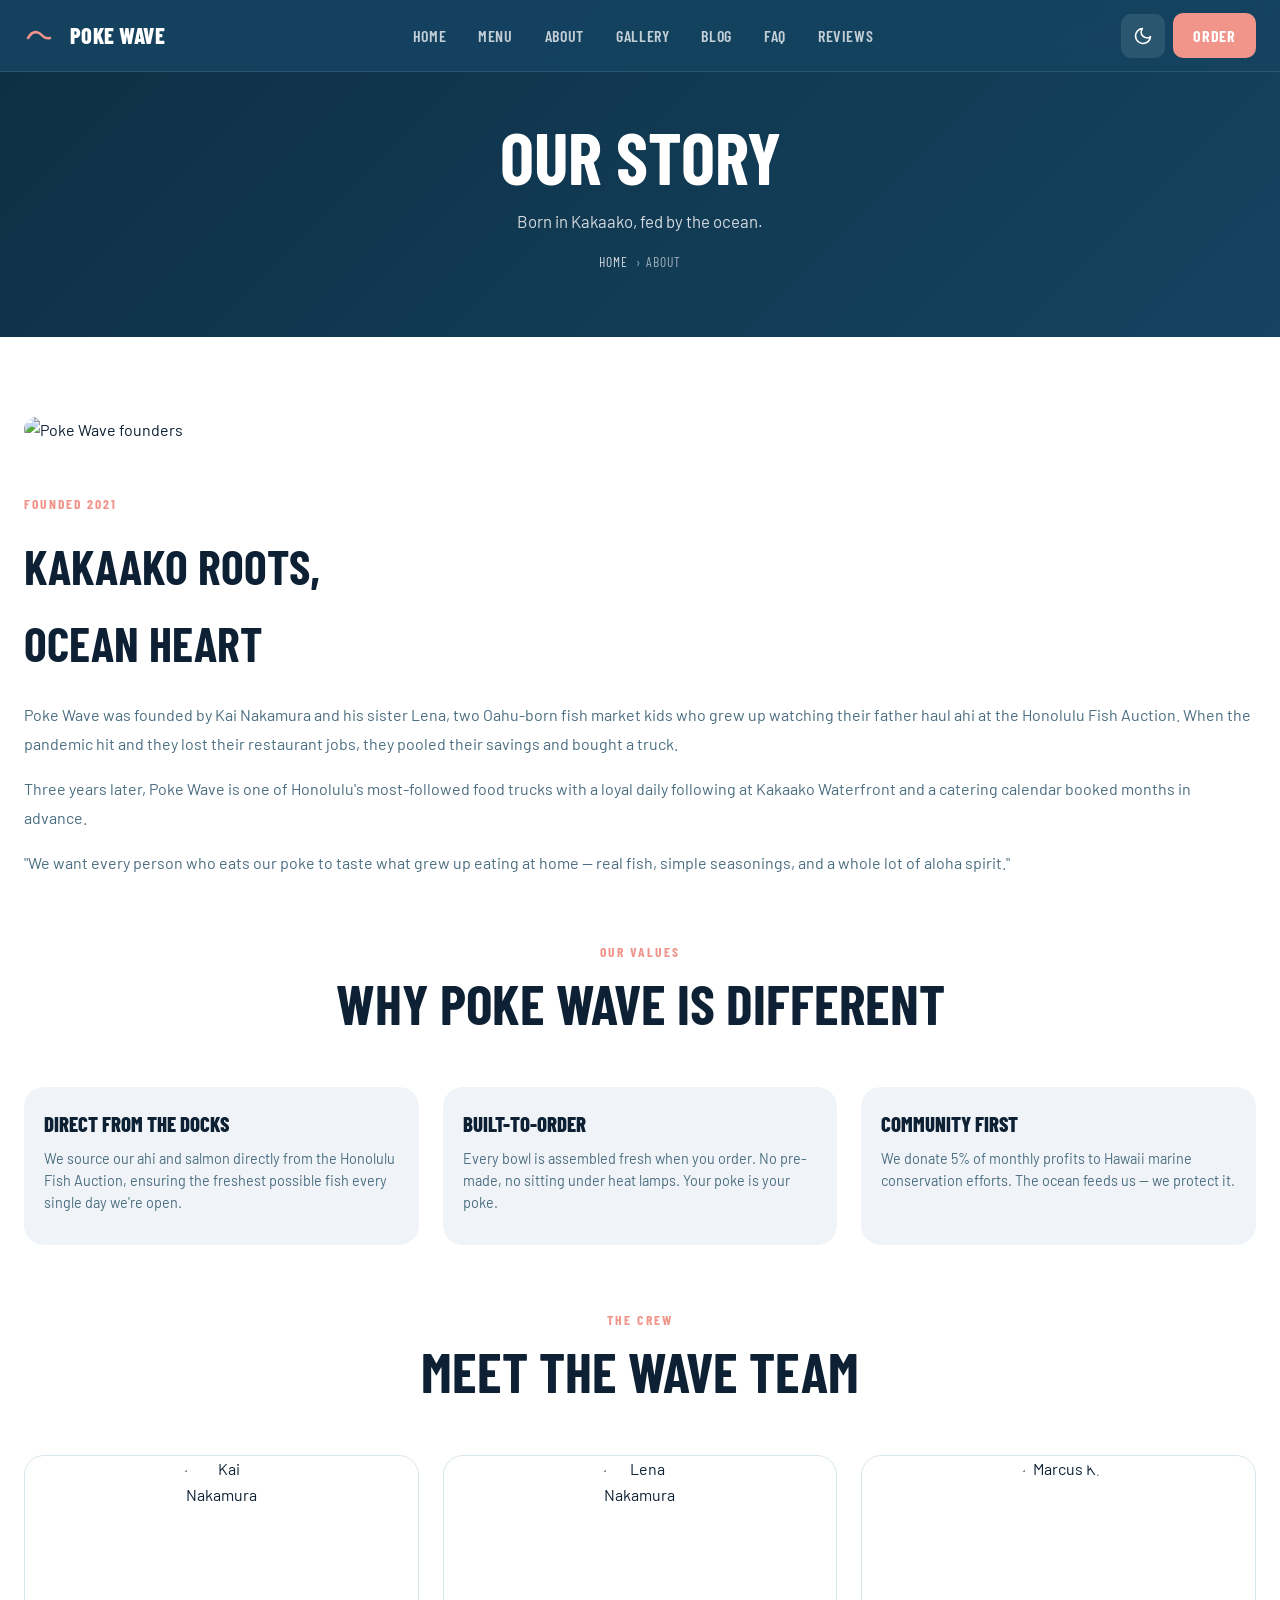
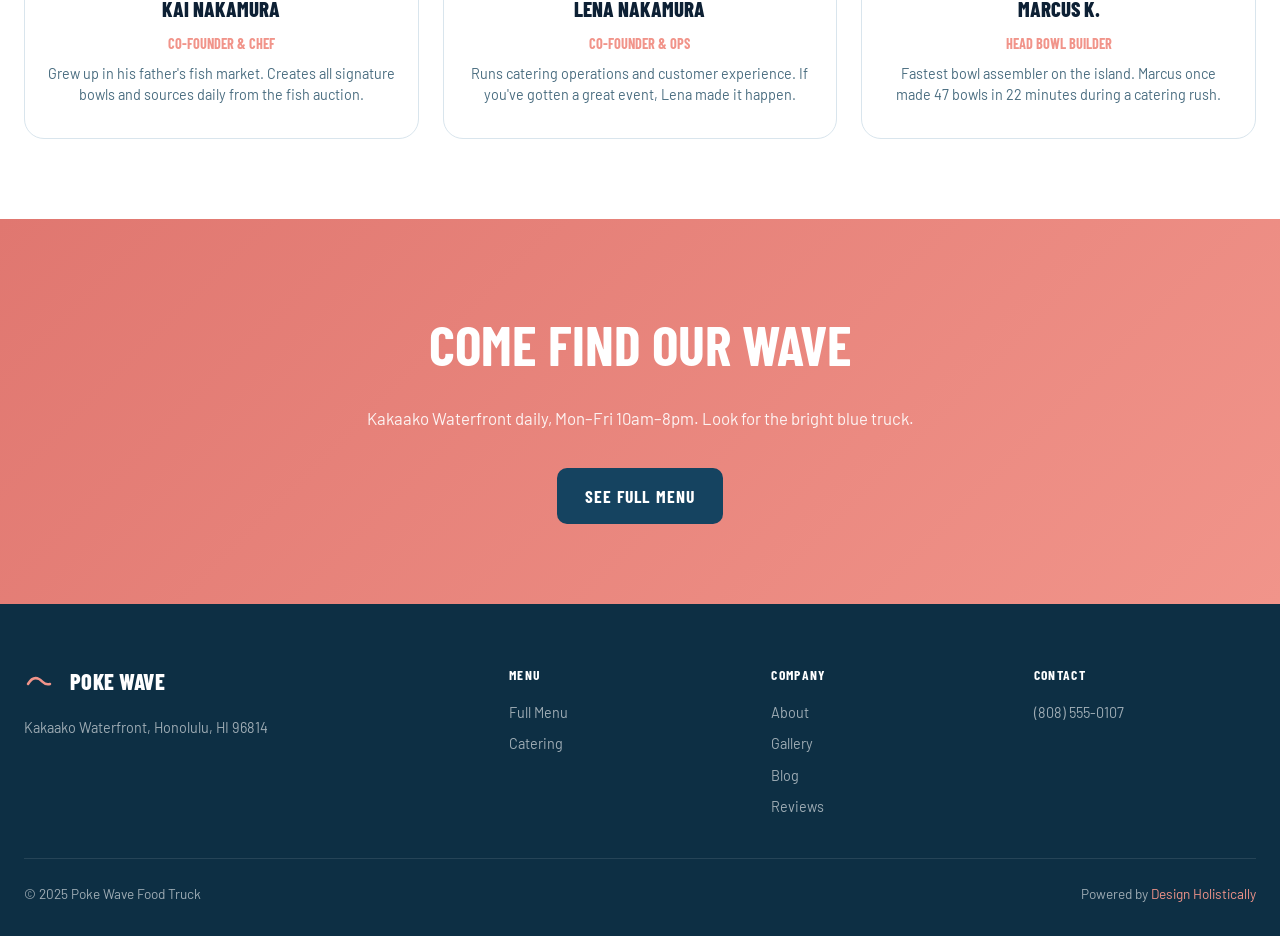
==== about.html @ 1723ecc5 "Initial commit: Poke Wave Food Truck — Hawaii sample site (Honolulu, Oahu)" ====
<!DOCTYPE html><html lang="en" data-theme="light"><head><meta charset="UTF-8"><meta name="viewport" content="width=device-width, initial-scale=1.0"><title>About — Poke Wave Food Truck</title><link rel="stylesheet" href="css/style.css"></head><body>
<header class="header"><div class="header-inner"><a href="index.html" class="logo"><svg viewBox="0 0 36 36" fill="none" width="36" height="36"><path d="M4 20c3-5 7-7 11-5s5 7 11 5" stroke="#F1948A" stroke-width="2.5" stroke-linecap="round" fill="none"/></svg>POKE WAVE</a><nav class="nav"><a href="index.html">Home</a><a href="services.html">Menu</a><a href="about.html">About</a><a href="gallery.html">Gallery</a><a href="blog.html">Blog</a><a href="faq.html">FAQ</a><a href="reviews.html">Reviews</a></nav><div class="header-actions"><button id="themeToggle" class="btn-theme" aria-label="Toggle dark mode"></button><a href="booking.html" class="btn-order">Order</a><button id="hamburger" class="btn-hamburger" aria-label="Open menu"><span></span><span></span><span></span></button></div></div></header><nav id="mobileNav" class="mobile-nav"><a href="index.html">Home</a><a href="services.html">Menu</a><a href="about.html">About</a><a href="gallery.html">Gallery</a><a href="blog.html">Blog</a><a href="booking.html">Order/Cater</a></nav>
<div class="page-hero"><h1>Our Story</h1><p>Born in Kakaako, fed by the ocean.</p><div class="breadcrumb"><a href="index.html">Home</a> › About</div></div>
<section class="section"><div class="container">
<div style="display:grid;grid-template-columns:1fr;gap:48px;align-items:center;max-width:1280px;margin:0 auto;" class="fade-up">
<div><img src="https://picsum.photos/1200/500?random=741" alt="Poke Wave founders" style="border-radius:20px;"></div>
<div><span style="font-family:var(--font-display);font-size:0.85rem;font-weight:700;letter-spacing:0.15em;text-transform:uppercase;color:var(--accent);">Founded 2021</span><h2 style="font-family:var(--font-display);font-size:clamp(2rem,5vw,3rem);text-transform:uppercase;margin:12px 0 20px;">Kakaako Roots,<br>Ocean Heart</h2><p style="color:var(--text-muted);line-height:1.8;margin-bottom:16px;">Poke Wave was founded by Kai Nakamura and his sister Lena, two Oahu-born fish market kids who grew up watching their father haul ahi at the Honolulu Fish Auction. When the pandemic hit and they lost their restaurant jobs, they pooled their savings and bought a truck.</p><p style="color:var(--text-muted);line-height:1.8;margin-bottom:16px;">Three years later, Poke Wave is one of Honolulu's most-followed food trucks with a loyal daily following at Kakaako Waterfront and a catering calendar booked months in advance.</p><p style="color:var(--text-muted);line-height:1.8;">"We want every person who eats our poke to taste what grew up eating at home — real fish, simple seasonings, and a whole lot of aloha spirit."</p></div>
</div>
<div class="section-header fade-up" style="margin-top:64px;"><span class="section-label">Our Values</span><h2>Why Poke Wave is Different</h2></div>
<div class="menu-grid">
<div class="menu-card fade-up" style="border:none;box-shadow:none;background:var(--gray-100);"><div class="menu-card-body"><h3 style="margin-top:0;">Direct From The Docks</h3><p style="color:var(--text-muted);">We source our ahi and salmon directly from the Honolulu Fish Auction, ensuring the freshest possible fish every single day we're open.</p></div></div>
<div class="menu-card fade-up" style="border:none;box-shadow:none;background:var(--gray-100);"><div class="menu-card-body"><h3 style="margin-top:0;">Built-To-Order</h3><p style="color:var(--text-muted);">Every bowl is assembled fresh when you order. No pre-made, no sitting under heat lamps. Your poke is your poke.</p></div></div>
<div class="menu-card fade-up" style="border:none;box-shadow:none;background:var(--gray-100);"><div class="menu-card-body"><h3 style="margin-top:0;">Community First</h3><p style="color:var(--text-muted);">We donate 5% of monthly profits to Hawaii marine conservation efforts. The ocean feeds us — we protect it.</p></div></div>
</div>
<div class="section-header fade-up" style="margin-top:64px;"><span class="section-label">The Crew</span><h2>Meet The Wave Team</h2></div>
<div class="menu-grid">
<div class="menu-card fade-up" style="text-align:center;"><img src="https://picsum.photos/200/200?random=742" alt="Kai Nakamura" style="width:100px;height:100px;border-radius:50%;object-fit:cover;margin:0 auto 16px;"><div class="menu-card-body"><h3 style="text-align:center;">Kai Nakamura</h3><p style="color:var(--accent);font-family:var(--font-display);font-weight:700;text-transform:uppercase;text-align:center;margin-bottom:8px;">Co-Founder & Chef</p><p style="color:var(--text-muted);text-align:center;">Grew up in his father's fish market. Creates all signature bowls and sources daily from the fish auction.</p></div></div>
<div class="menu-card fade-up" style="text-align:center;"><img src="https://picsum.photos/200/200?random=743" alt="Lena Nakamura" style="width:100px;height:100px;border-radius:50%;object-fit:cover;margin:0 auto 16px;"><div class="menu-card-body"><h3 style="text-align:center;">Lena Nakamura</h3><p style="color:var(--accent);font-family:var(--font-display);font-weight:700;text-transform:uppercase;text-align:center;margin-bottom:8px;">Co-Founder & Ops</p><p style="color:var(--text-muted);text-align:center;">Runs catering operations and customer experience. If you've gotten a great event, Lena made it happen.</p></div></div>
<div class="menu-card fade-up" style="text-align:center;"><img src="https://picsum.photos/200/200?random=744" alt="Marcus K." style="width:100px;height:100px;border-radius:50%;object-fit:cover;margin:0 auto 16px;"><div class="menu-card-body"><h3 style="text-align:center;">Marcus K.</h3><p style="color:var(--accent);font-family:var(--font-display);font-weight:700;text-transform:uppercase;text-align:center;margin-bottom:8px;">Head Bowl Builder</p><p style="color:var(--text-muted);text-align:center;">Fastest bowl assembler on the island. Marcus once made 47 bowls in 22 minutes during a catering rush.</p></div></div>
</div>
</div></section>
<section class="cta-section"><div class="container"><h2>Come Find Our Wave</h2><p>Kakaako Waterfront daily, Mon–Fri 10am–8pm. Look for the bright blue truck.</p><a href="services.html" class="btn-primary" style="background:var(--primary);">See Full Menu</a></div></section>
<footer class="footer"><div class="footer-grid"><div class="footer-brand"><div class="logo"><svg viewBox="0 0 36 36" fill="none" width="36" height="36"><path d="M4 20c3-5 7-7 11-5s5 7 11 5" stroke="#F1948A" stroke-width="2.5" stroke-linecap="round" fill="none"/></svg>POKE WAVE</div><p>Kakaako Waterfront, Honolulu, HI 96814</p></div><div><h4>Menu</h4><div class="footer-links"><a href="services.html">Full Menu</a><a href="booking.html">Catering</a></div></div><div><h4>Company</h4><div class="footer-links"><a href="about.html">About</a><a href="gallery.html">Gallery</a><a href="blog.html">Blog</a><a href="reviews.html">Reviews</a></div></div><div><h4>Contact</h4><div class="footer-links"><a href="tel:+18085550107">(808) 555-0107</a></div></div></div><div class="footer-bottom"><p>© 2025 Poke Wave Food Truck</p><p>Powered by <a href="https://designholistically.com" target="_blank" rel="noopener">Design Holistically</a></p></div></footer><button id="backToTop" class="back-to-top"><svg width="20" height="20" viewBox="0 0 24 24" fill="none" stroke="currentColor" stroke-width="2"><polyline points="18 15 12 9 6 15"/></svg></button><script src="js/main.js"></script>
</body></html>
---- css/style.css ----
@import url('https://fonts.googleapis.com/css2?family=Barlow+Condensed:ital,wght@0,400;0,600;0,700;0,800;1,700&family=Barlow:wght@300;400;500;600&display=swap');

:root {
  --primary: #154360;
  --primary-dark: #0d2f44;
  --primary-light: #1e6091;
  --accent: #F1948A;
  --accent-dark: #e07770;
  --accent-light: #f7c3be;
  --white: #ffffff;
  --off-white: #fef9f8;
  --gray-100: #f0f4f8;
  --gray-200: #d9e5ed;
  --gray-400: #8aaec4;
  --gray-600: #4a7a9b;
  --gray-800: #0d2034;
  --text: #0d2034;
  --text-muted: #4a6d80;
  --bg: #ffffff;
  --bg-alt: #f0f4f8;
  --card-bg: #ffffff;
  --border: #d9e5ed;
  --shadow: 0 2px 20px rgba(21,67,96,0.10);
  --shadow-lg: 0 8px 40px rgba(21,67,96,0.15);
  --radius: 12px;
  --radius-lg: 20px;
  --transition: 0.3s cubic-bezier(0.4,0,0.2,1);
  --font-body: 'Barlow', sans-serif;
  --font-display: 'Barlow Condensed', sans-serif;
  --header-h: 72px;
}

[data-theme="dark"] {
  --primary: #5dade2;
  --primary-dark: #2e86c1;
  --primary-light: #85c1e9;
  --accent: #F1948A;
  --accent-dark: #e07770;
  --off-white: #0d1f2d;
  --gray-100: #132233;
  --gray-200: #1a3048;
  --gray-400: #4a7a9b;
  --gray-600: #8aaec4;
  --gray-800: #c8e0ee;
  --text: #e8f4f8;
  --text-muted: #8aaec4;
  --bg: #0a1929;
  --bg-alt: #0d1f2d;
  --card-bg: #132233;
  --border: #1a3048;
  --shadow: 0 2px 20px rgba(0,0,0,0.4);
  --shadow-lg: 0 8px 40px rgba(0,0,0,0.5);
}

*, *::before, *::after { box-sizing: border-box; margin: 0; padding: 0; }
html { scroll-behavior: smooth; }
body { font-family: var(--font-body); color: var(--text); background: var(--bg); line-height: 1.6; overflow-x: hidden; transition: background var(--transition), color var(--transition); }
img { max-width: 100%; height: auto; display: block; }
a { color: var(--accent); text-decoration: none; transition: color var(--transition); }
ul { list-style: none; }
button { cursor: pointer; font-family: var(--font-body); border: none; background: none; }

/* Header */
.header { position: fixed; top: 0; left: 0; right: 0; z-index: 1000; height: var(--header-h); display: flex; align-items: center; padding: 0 24px; background: rgba(21,67,96,0.95); backdrop-filter: blur(12px); border-bottom: 1px solid rgba(255,255,255,0.1); transition: all var(--transition); }
.header.scrolled { background: rgba(13,32,52,0.98); box-shadow: 0 4px 20px rgba(0,0,0,0.3); }
[data-theme="dark"] .header { background: rgba(10,25,41,0.96); }
.header-inner { width: 100%; max-width: 1280px; margin: 0 auto; display: flex; align-items: center; justify-content: space-between; }
.logo { display: flex; align-items: center; gap: 10px; font-family: var(--font-display); font-size: 1.4rem; font-weight: 800; color: white; letter-spacing: 0.02em; }
.logo svg { width: 36px; height: 36px; }
.nav { display: none; gap: 4px; }
@media(min-width:768px){ .nav { display: flex; } }
.nav a { padding: 8px 14px; border-radius: 8px; font-family: var(--font-display); font-size: 1rem; font-weight: 600; letter-spacing: 0.04em; color: rgba(255,255,255,0.75); transition: all var(--transition); text-transform: uppercase; }
.nav a:hover, .nav a.active { color: var(--accent); background: rgba(241,148,138,0.1); }
.header-actions { display: flex; align-items: center; gap: 8px; }
.btn-theme { width: 44px; height: 44px; border-radius: 10px; display: flex; align-items: center; justify-content: center; background: rgba(255,255,255,0.1); color: white; }
.btn-theme:hover { background: rgba(255,255,255,0.2); }
.btn-hamburger { width: 44px; height: 44px; border-radius: 10px; display: flex; flex-direction: column; align-items: center; justify-content: center; gap: 5px; background: rgba(255,255,255,0.1); }
@media(min-width:768px){ .btn-hamburger { display: none; } }
.btn-hamburger span { width: 20px; height: 2px; background: white; border-radius: 2px; display: block; }
.btn-order { display: none; padding: 10px 20px; background: var(--accent); color: white; border-radius: 10px; font-family: var(--font-display); font-weight: 700; font-size: 1rem; letter-spacing: 0.05em; text-transform: uppercase; }
.btn-order:hover { background: var(--accent-dark); color: white; }
@media(min-width:768px){ .btn-order { display: flex; align-items: center; } }
.mobile-nav { position: fixed; top: var(--header-h); left: 0; right: 0; bottom: 0; background: var(--primary-dark); z-index: 999; padding: 32px 24px; display: flex; flex-direction: column; gap: 4px; transform: translateX(100%); transition: transform var(--transition); }
.mobile-nav.open { transform: translateX(0); }
.mobile-nav a { padding: 16px; font-family: var(--font-display); font-size: 1.3rem; font-weight: 700; color: rgba(255,255,255,0.85); text-transform: uppercase; letter-spacing: 0.05em; border-bottom: 1px solid rgba(255,255,255,0.1); }
.mobile-nav a:hover { color: var(--accent); }

/* Hero */
.hero { min-height: 100svh; padding-top: var(--header-h); display: flex; align-items: center; position: relative; overflow: hidden; background: var(--primary-dark); }
.hero-bg { position: absolute; inset: 0; }
.hero-bg img { width: 100%; height: 100%; object-fit: cover; opacity: 0.3; }
.hero-waves { position: absolute; bottom: 0; left: 0; right: 0; }
.hero-waves svg { width: 100%; height: 80px; }
.hero-content { position: relative; z-index: 1; max-width: 1280px; margin: 0 auto; padding: 80px 24px; }
.hero-eyebrow { font-family: var(--font-display); font-size: 1rem; font-weight: 700; letter-spacing: 0.2em; text-transform: uppercase; color: var(--accent); margin-bottom: 16px; }
.hero h1 { font-family: var(--font-display); font-size: clamp(3rem, 10vw, 7rem); color: white; line-height: 0.95; text-transform: uppercase; margin-bottom: 20px; }
.hero h1 .wave-word { color: var(--accent); display: block; }
.hero p { font-size: clamp(1rem, 2vw, 1.2rem); color: rgba(255,255,255,0.8); max-width: 500px; margin-bottom: 36px; }
.hero-actions { display: flex; flex-wrap: wrap; gap: 16px; }
.btn-primary { padding: 14px 28px; background: var(--accent); color: white; font-family: var(--font-display); font-weight: 700; font-size: 1.1rem; letter-spacing: 0.05em; text-transform: uppercase; border-radius: 10px; transition: all var(--transition); display: inline-flex; align-items: center; gap: 8px; min-height: 44px; }
.btn-primary:hover { background: var(--accent-dark); color: white; transform: translateY(-2px); box-shadow: 0 8px 24px rgba(241,148,138,0.4); }
.btn-outline { padding: 14px 28px; background: transparent; border: 2px solid rgba(255,255,255,0.4); color: white; font-family: var(--font-display); font-weight: 700; font-size: 1.1rem; text-transform: uppercase; letter-spacing: 0.05em; border-radius: 10px; transition: all var(--transition); display: inline-flex; align-items: center; gap: 8px; min-height: 44px; }
.btn-outline:hover { background: rgba(255,255,255,0.1); color: white; }
.hero-badges { display: flex; flex-wrap: wrap; gap: 12px; margin-top: 48px; }
.hero-badge-item { background: rgba(255,255,255,0.08); border: 1px solid rgba(255,255,255,0.15); color: rgba(255,255,255,0.85); padding: 8px 16px; border-radius: 100px; font-size: 0.85rem; font-family: var(--font-display); font-weight: 600; text-transform: uppercase; letter-spacing: 0.08em; }

/* Sections */
.section { padding: 80px 24px; }
.section-alt { background: var(--bg-alt); }
.container { max-width: 1280px; margin: 0 auto; }
.section-header { text-align: center; max-width: 640px; margin: 0 auto 56px; }
.section-label { font-family: var(--font-display); font-size: 0.85rem; font-weight: 700; letter-spacing: 0.15em; text-transform: uppercase; color: var(--accent); margin-bottom: 12px; display: block; }
.section-header h2 { font-family: var(--font-display); font-size: clamp(2rem, 5vw, 3.5rem); line-height: 1.0; text-transform: uppercase; margin-bottom: 16px; }
.section-header p { color: var(--text-muted); font-size: 1rem; line-height: 1.7; }

/* Menu Cards */
.menu-grid { display: grid; grid-template-columns: 1fr; gap: 24px; }
@media(min-width:640px){ .menu-grid { grid-template-columns: repeat(2,1fr); } }
@media(min-width:1024px){ .menu-grid { grid-template-columns: repeat(3,1fr); } }
.menu-card { background: var(--card-bg); border: 1px solid var(--border); border-radius: var(--radius-lg); overflow: hidden; transition: all var(--transition); }
.menu-card:hover { transform: translateY(-4px); box-shadow: var(--shadow-lg); }
.menu-card-img { aspect-ratio: 4/3; overflow: hidden; }
.menu-card-img img { width: 100%; height: 100%; object-fit: cover; transition: transform var(--transition); }
.menu-card:hover .menu-card-img img { transform: scale(1.05); }
.menu-card-body { padding: 20px; }
.menu-tag { font-family: var(--font-display); font-size: 0.75rem; font-weight: 700; letter-spacing: 0.1em; text-transform: uppercase; color: var(--accent); margin-bottom: 6px; display: block; }
.menu-card h3 { font-family: var(--font-display); font-size: 1.3rem; font-weight: 800; text-transform: uppercase; margin-bottom: 8px; }
.menu-card p { color: var(--text-muted); font-size: 0.9rem; line-height: 1.5; margin-bottom: 12px; }
.menu-price { font-family: var(--font-display); font-weight: 800; font-size: 1.2rem; color: var(--primary); }
[data-theme="dark"] .menu-price { color: var(--primary); }

/* Location Tracker */
.location-card { background: var(--primary); color: white; border-radius: var(--radius-lg); padding: 32px; }
.location-card h3 { font-family: var(--font-display); font-size: 1.8rem; text-transform: uppercase; margin-bottom: 8px; }
.schedule-grid { display: grid; grid-template-columns: 1fr; gap: 12px; margin-top: 24px; }
@media(min-width:640px){ .schedule-grid { grid-template-columns: repeat(2,1fr); } }
.schedule-item { background: rgba(255,255,255,0.08); border: 1px solid rgba(255,255,255,0.15); border-radius: 12px; padding: 16px; }
.schedule-item strong { display: block; font-family: var(--font-display); font-size: 1rem; text-transform: uppercase; letter-spacing: 0.05em; color: var(--accent); margin-bottom: 4px; }
.schedule-item span { font-size: 0.9rem; color: rgba(255,255,255,0.8); }

/* Testimonials */
.testimonials-grid { display: grid; grid-template-columns: 1fr; gap: 24px; }
@media(min-width:640px){ .testimonials-grid { grid-template-columns: repeat(2,1fr); } }
@media(min-width:1024px){ .testimonials-grid { grid-template-columns: repeat(3,1fr); } }
.testimonial-card { background: var(--card-bg); border: 1px solid var(--border); border-radius: var(--radius-lg); padding: 28px; }
.stars { color: #f59e0b; margin-bottom: 12px; font-size: 1rem; letter-spacing: 2px; }
.testimonial-card p { color: var(--text-muted); font-size: 0.95rem; line-height: 1.6; margin-bottom: 20px; font-style: italic; }
.reviewer { display: flex; align-items: center; gap: 12px; }
.reviewer-avatar { width: 40px; height: 40px; border-radius: 50%; overflow: hidden; }
.reviewer-avatar img { width: 100%; height: 100%; object-fit: cover; }
.reviewer-name { font-family: var(--font-display); font-weight: 700; font-size: 0.95rem; text-transform: uppercase; }
.reviewer-location { font-size: 0.8rem; color: var(--text-muted); }

/* CTA */
.cta-section { background: linear-gradient(135deg, var(--accent-dark) 0%, var(--accent) 100%); padding: 80px 24px; text-align: center; }
.cta-section h2 { font-family: var(--font-display); font-size: clamp(2rem,5vw,3.5rem); color: white; text-transform: uppercase; margin-bottom: 16px; }
.cta-section p { color: rgba(255,255,255,0.9); font-size: 1.05rem; margin-bottom: 36px; }

/* Page Hero */
.page-hero { padding: 120px 24px 64px; background: linear-gradient(135deg, var(--primary-dark) 0%, var(--primary) 100%); text-align: center; }
.page-hero h1 { font-family: var(--font-display); font-size: clamp(2.5rem,6vw,4.5rem); color: white; text-transform: uppercase; line-height: 1; margin-bottom: 16px; }
.page-hero p { color: rgba(255,255,255,0.82); font-size: 1.05rem; max-width: 600px; margin: 0 auto; }
.breadcrumb { display: flex; align-items: center; gap: 8px; font-size: 0.85rem; color: rgba(255,255,255,0.6); justify-content: center; margin-top: 16px; font-family: var(--font-display); text-transform: uppercase; letter-spacing: 0.08em; }
.breadcrumb a { color: rgba(255,255,255,0.8); }

/* Gallery */
.gallery-grid { display: grid; grid-template-columns: repeat(2,1fr); gap: 16px; }
@media(min-width:640px){ .gallery-grid { grid-template-columns: repeat(3,1fr); } }
@media(min-width:1024px){ .gallery-grid { grid-template-columns: repeat(4,1fr); } }
.gallery-item { border-radius: var(--radius); overflow: hidden; aspect-ratio: 1; position: relative; cursor: pointer; }
.gallery-item img { width: 100%; height: 100%; object-fit: cover; transition: transform var(--transition); }
.gallery-item:hover img { transform: scale(1.05); }
.gallery-item-overlay { position: absolute; inset: 0; background: rgba(21,67,96,0.75); display: flex; align-items: center; justify-content: center; opacity: 0; transition: opacity var(--transition); color: white; font-family: var(--font-display); font-weight: 700; font-size: 0.9rem; text-transform: uppercase; letter-spacing: 0.05em; }
.gallery-item:hover .gallery-item-overlay { opacity: 1; }

/* Blog */
.blog-grid { display: grid; grid-template-columns: 1fr; gap: 32px; }
@media(min-width:640px){ .blog-grid { grid-template-columns: repeat(2,1fr); } }
@media(min-width:1024px){ .blog-grid { grid-template-columns: repeat(3,1fr); } }
.blog-card { background: var(--card-bg); border: 1px solid var(--border); border-radius: var(--radius-lg); overflow: hidden; transition: all var(--transition); }
.blog-card:hover { transform: translateY(-4px); box-shadow: var(--shadow-lg); }
.blog-card-img { aspect-ratio: 16/9; overflow: hidden; }
.blog-card-img img { width: 100%; height: 100%; object-fit: cover; transition: transform var(--transition); }
.blog-card:hover .blog-card-img img { transform: scale(1.05); }
.blog-card-body { padding: 20px; }
.blog-tag { font-family: var(--font-display); font-size: 0.75rem; font-weight: 700; color: var(--accent); text-transform: uppercase; letter-spacing: 0.1em; margin-bottom: 8px; display: block; }
.blog-card h3 { font-family: var(--font-display); font-size: 1.2rem; font-weight: 800; margin-bottom: 10px; text-transform: uppercase; }
.blog-card h3 a { color: var(--text); }
.blog-card h3 a:hover { color: var(--accent); }
.blog-card p { color: var(--text-muted); font-size: 0.9rem; line-height: 1.6; }
.blog-meta { display: flex; gap: 16px; font-size: 0.8rem; color: var(--text-muted); margin-top: 16px; padding-top: 16px; border-top: 1px solid var(--border); font-family: var(--font-display); text-transform: uppercase; letter-spacing: 0.04em; }

/* Blog Post */
.blog-post { max-width: 760px; margin: 0 auto; padding: 60px 24px; }
.blog-post h1 { font-family: var(--font-display); font-size: clamp(2rem,5vw,3.2rem); text-transform: uppercase; line-height: 1; margin-bottom: 24px; }
.blog-post-meta { display: flex; flex-wrap: wrap; gap: 16px; font-family: var(--font-display); font-size: 0.85rem; color: var(--text-muted); text-transform: uppercase; letter-spacing: 0.08em; margin-bottom: 32px; padding-bottom: 24px; border-bottom: 1px solid var(--border); }
.blog-post img { border-radius: var(--radius-lg); margin: 32px 0; }
.blog-post h2 { font-family: var(--font-display); font-size: 2rem; text-transform: uppercase; margin: 32px 0 16px; }
.blog-post h3 { font-family: var(--font-display); font-size: 1.4rem; text-transform: uppercase; margin: 24px 0 12px; }
.blog-post p { color: var(--text-muted); line-height: 1.8; margin-bottom: 20px; }
.blog-post ul, .blog-post ol { padding-left: 24px; margin-bottom: 20px; }
.blog-post li { color: var(--text-muted); line-height: 1.8; margin-bottom: 8px; }
.blog-post blockquote { border-left: 4px solid var(--accent); padding: 16px 24px; margin: 24px 0; background: var(--gray-100); border-radius: 0 var(--radius) var(--radius) 0; font-style: italic; font-family: var(--font-display); font-size: 1.2rem; }

/* Booking */
.booking-section { max-width: 760px; margin: 0 auto; }
.booking-steps { display: flex; gap: 8px; margin-bottom: 40px; }
.step-item { flex: 1; text-align: center; }
.step-num { width: 36px; height: 36px; border-radius: 50%; background: var(--gray-200); color: var(--text-muted); font-family: var(--font-display); font-weight: 800; font-size: 1rem; display: flex; align-items: center; justify-content: center; margin: 0 auto 8px; transition: all var(--transition); }
.step-item.active .step-num { background: var(--accent); color: white; }
.step-item.done .step-num { background: var(--primary); color: white; }
.step-label { font-family: var(--font-display); font-size: 0.75rem; color: var(--text-muted); font-weight: 600; text-transform: uppercase; letter-spacing: 0.08em; }
.form-step { display: none; }
.form-step.active { display: block; animation: fadeIn 0.3s ease; }
@keyframes fadeIn { from { opacity: 0; transform: translateY(10px); } to { opacity: 1; transform: translateY(0); } }
.form-step h3 { font-family: var(--font-display); font-size: 1.8rem; text-transform: uppercase; margin-bottom: 24px; }
.form-group { margin-bottom: 20px; }
.form-group label { display: block; font-family: var(--font-display); font-weight: 700; font-size: 0.9rem; text-transform: uppercase; letter-spacing: 0.08em; margin-bottom: 8px; }
.form-group input, .form-group select, .form-group textarea { width: 100%; padding: 12px 16px; border: 1.5px solid var(--border); border-radius: 10px; background: var(--bg); color: var(--text); font-family: var(--font-body); font-size: 1rem; transition: border-color var(--transition); min-height: 44px; }
.form-group input:focus, .form-group select:focus, .form-group textarea:focus { outline: none; border-color: var(--accent); }
.form-group textarea { min-height: 120px; resize: vertical; }
.service-options { display: grid; grid-template-columns: 1fr; gap: 12px; }
@media(min-width:640px){ .service-options { grid-template-columns: repeat(2,1fr); } }
.service-option { border: 2px solid var(--border); border-radius: 12px; padding: 20px; cursor: pointer; transition: all var(--transition); }
.service-option:hover, .service-option.selected { border-color: var(--accent); background: rgba(241,148,138,0.05); }
.service-option h4 { font-family: var(--font-display); font-weight: 800; font-size: 1.1rem; text-transform: uppercase; margin-bottom: 4px; }
.service-option p { font-size: 0.85rem; color: var(--text-muted); }
.form-nav { display: flex; justify-content: space-between; margin-top: 32px; gap: 16px; }
.btn-next, .btn-prev, .btn-submit { padding: 14px 28px; border-radius: 10px; font-family: var(--font-display); font-weight: 700; font-size: 1rem; text-transform: uppercase; letter-spacing: 0.05em; min-height: 44px; transition: all var(--transition); }
.btn-next, .btn-submit { background: var(--accent); color: white; }
.btn-next:hover, .btn-submit:hover { background: var(--accent-dark); }
.btn-prev { background: var(--gray-100); color: var(--text); }
.time-slots { display: grid; grid-template-columns: repeat(3,1fr); gap: 8px; }
@media(min-width:640px){ .time-slots { grid-template-columns: repeat(4,1fr); } }
.time-slot { padding: 10px; border: 2px solid var(--border); border-radius: 8px; text-align: center; cursor: pointer; font-family: var(--font-display); font-weight: 700; font-size: 0.9rem; transition: all var(--transition); min-height: 44px; display: flex; align-items: center; justify-content: center; }
.time-slot.selected { background: var(--accent); border-color: var(--accent); color: white; }
.confirmation-box { background: var(--gray-100); border-radius: var(--radius-lg); padding: 40px; text-align: center; }
.confirmation-icon { width: 64px; height: 64px; background: var(--accent); border-radius: 50%; display: flex; align-items: center; justify-content: center; margin: 0 auto 20px; }

/* FAQ */
.faq-list { max-width: 760px; margin: 0 auto; }
.faq-item { border: 1px solid var(--border); border-radius: var(--radius); margin-bottom: 12px; overflow: hidden; }
.faq-q { padding: 20px 24px; font-family: var(--font-display); font-weight: 700; font-size: 1rem; text-transform: uppercase; letter-spacing: 0.04em; cursor: pointer; display: flex; justify-content: space-between; align-items: center; gap: 16px; min-height: 44px; transition: background var(--transition); }
.faq-q:hover { background: var(--gray-100); }
.faq-q svg { width: 20px; height: 20px; color: var(--accent); flex-shrink: 0; transition: transform var(--transition); }
.faq-item.open .faq-q svg { transform: rotate(45deg); }
.faq-a { max-height: 0; overflow: hidden; transition: max-height 0.4s ease; }
.faq-item.open .faq-a { max-height: 500px; }
.faq-a-inner { padding: 0 24px 20px; color: var(--text-muted); line-height: 1.7; }

/* Reviews */
.reviews-summary { display: flex; flex-direction: column; gap: 32px; align-items: center; background: var(--gray-100); border-radius: var(--radius-lg); padding: 40px; margin-bottom: 48px; }
@media(min-width:640px){ .reviews-summary { flex-direction: row; } }
.reviews-score { text-align: center; }
.score-num { font-family: var(--font-display); font-size: 5rem; font-weight: 800; color: var(--primary); line-height: 1; }
.score-stars { font-size: 1.5rem; color: #f59e0b; letter-spacing: 4px; margin: 8px 0; }
.score-count { font-size: 0.85rem; color: var(--text-muted); }
.rating-bars { flex: 1; width: 100%; max-width: 320px; }
.rating-bar-row { display: flex; align-items: center; gap: 12px; margin-bottom: 8px; font-size: 0.85rem; font-family: var(--font-display); text-transform: uppercase; font-weight: 600; }
.rating-bar-track { flex: 1; height: 8px; background: var(--gray-200); border-radius: 4px; overflow: hidden; }
.rating-bar-fill { height: 100%; background: #f59e0b; border-radius: 4px; }
.reviews-grid { display: grid; grid-template-columns: 1fr; gap: 20px; }
@media(min-width:640px){ .reviews-grid { grid-template-columns: repeat(2,1fr); } }
@media(min-width:1024px){ .reviews-grid { grid-template-columns: repeat(3,1fr); } }
.review-card { background: var(--card-bg); border: 1px solid var(--border); border-radius: var(--radius-lg); padding: 24px; }
.review-header { display: flex; align-items: center; gap: 12px; margin-bottom: 12px; }
.review-avatar { width: 44px; height: 44px; border-radius: 50%; overflow: hidden; flex-shrink: 0; }
.review-name { font-family: var(--font-display); font-weight: 800; font-size: 1rem; text-transform: uppercase; }
.review-date { font-size: 0.8rem; color: var(--text-muted); }
.review-stars { font-size: 0.9rem; color: #f59e0b; margin-bottom: 10px; }
.review-text { color: var(--text-muted); font-size: 0.9rem; line-height: 1.6; }
.google-badge { display: flex; align-items: center; gap: 6px; font-size: 0.75rem; color: var(--text-muted); margin-top: 12px; font-family: var(--font-display); text-transform: uppercase; letter-spacing: 0.05em; }

/* Admin */
.admin-login { max-width: 400px; margin: 0 auto; padding: 60px 24px; }
.admin-login-card { background: var(--card-bg); border: 1px solid var(--border); border-radius: var(--radius-lg); padding: 40px; text-align: center; }
.admin-login-card h2 { font-family: var(--font-display); font-size: 2rem; text-transform: uppercase; margin-bottom: 8px; }
.admin-dash { max-width: 1280px; margin: 0 auto; padding: 40px 24px; }
.admin-stats { display: grid; grid-template-columns: repeat(2,1fr); gap: 16px; margin-bottom: 32px; }
@media(min-width:640px){ .admin-stats { grid-template-columns: repeat(4,1fr); } }
.stat-card { background: var(--card-bg); border: 1px solid var(--border); border-radius: var(--radius); padding: 20px; }
.stat-val { font-family: var(--font-display); font-size: 2.2rem; font-weight: 800; color: var(--accent); }
.stat-label { font-family: var(--font-display); font-size: 0.8rem; color: var(--text-muted); text-transform: uppercase; letter-spacing: 0.08em; margin-top: 4px; }
.admin-table { width: 100%; border-collapse: collapse; }
.admin-table th { text-align: left; padding: 12px 16px; font-family: var(--font-display); font-size: 0.8rem; text-transform: uppercase; letter-spacing: 0.08em; color: var(--text-muted); border-bottom: 1px solid var(--border); }
.admin-table td { padding: 14px 16px; border-bottom: 1px solid var(--border); font-size: 0.9rem; }
.status-badge { display: inline-flex; padding: 4px 10px; border-radius: 100px; font-family: var(--font-display); font-size: 0.75rem; font-weight: 700; text-transform: uppercase; letter-spacing: 0.04em; }
.status-pending { background: rgba(241,148,138,0.12); color: var(--accent-dark); }
.status-confirmed { background: rgba(21,67,96,0.12); color: var(--primary); }
.status-done { background: var(--gray-100); color: var(--text-muted); }

/* Scroll Animations */
.fade-up { opacity: 0; transform: translateY(30px); transition: opacity 0.6s ease, transform 0.6s ease; }
.fade-up.visible { opacity: 1; transform: translateY(0); }

/* Back to Top */
.back-to-top { position: fixed; bottom: 24px; right: 24px; width: 44px; height: 44px; background: var(--accent); color: white; border-radius: 10px; display: flex; align-items: center; justify-content: center; opacity: 0; pointer-events: none; transition: all var(--transition); z-index: 99; }
.back-to-top.visible { opacity: 1; pointer-events: auto; }
.back-to-top:hover { background: var(--accent-dark); transform: translateY(-2px); }

/* Footer */
.footer { background: var(--primary-dark); color: rgba(255,255,255,0.6); padding: 60px 24px 32px; }
.footer-grid { display: grid; grid-template-columns: 1fr; gap: 40px; max-width: 1280px; margin: 0 auto; }
@media(min-width:640px){ .footer-grid { grid-template-columns: repeat(2,1fr); } }
@media(min-width:1024px){ .footer-grid { grid-template-columns: 2fr 1fr 1fr 1fr; } }
.footer-brand .logo { color: white; margin-bottom: 16px; font-size: 1.4rem; }
.footer-brand p { font-size: 0.9rem; line-height: 1.6; }
.footer h4 { color: white; font-family: var(--font-display); font-size: 0.85rem; font-weight: 700; text-transform: uppercase; letter-spacing: 0.1em; margin-bottom: 16px; }
.footer-links { display: flex; flex-direction: column; gap: 8px; }
.footer-links a { font-size: 0.9rem; color: rgba(255,255,255,0.6); transition: color var(--transition); }
.footer-links a:hover { color: var(--accent); }
.footer-bottom { max-width: 1280px; margin: 40px auto 0; padding-top: 24px; border-top: 1px solid rgba(255,255,255,0.1); display: flex; flex-wrap: wrap; gap: 16px; justify-content: space-between; font-size: 0.85rem; }
.footer-bottom a { color: var(--accent); }
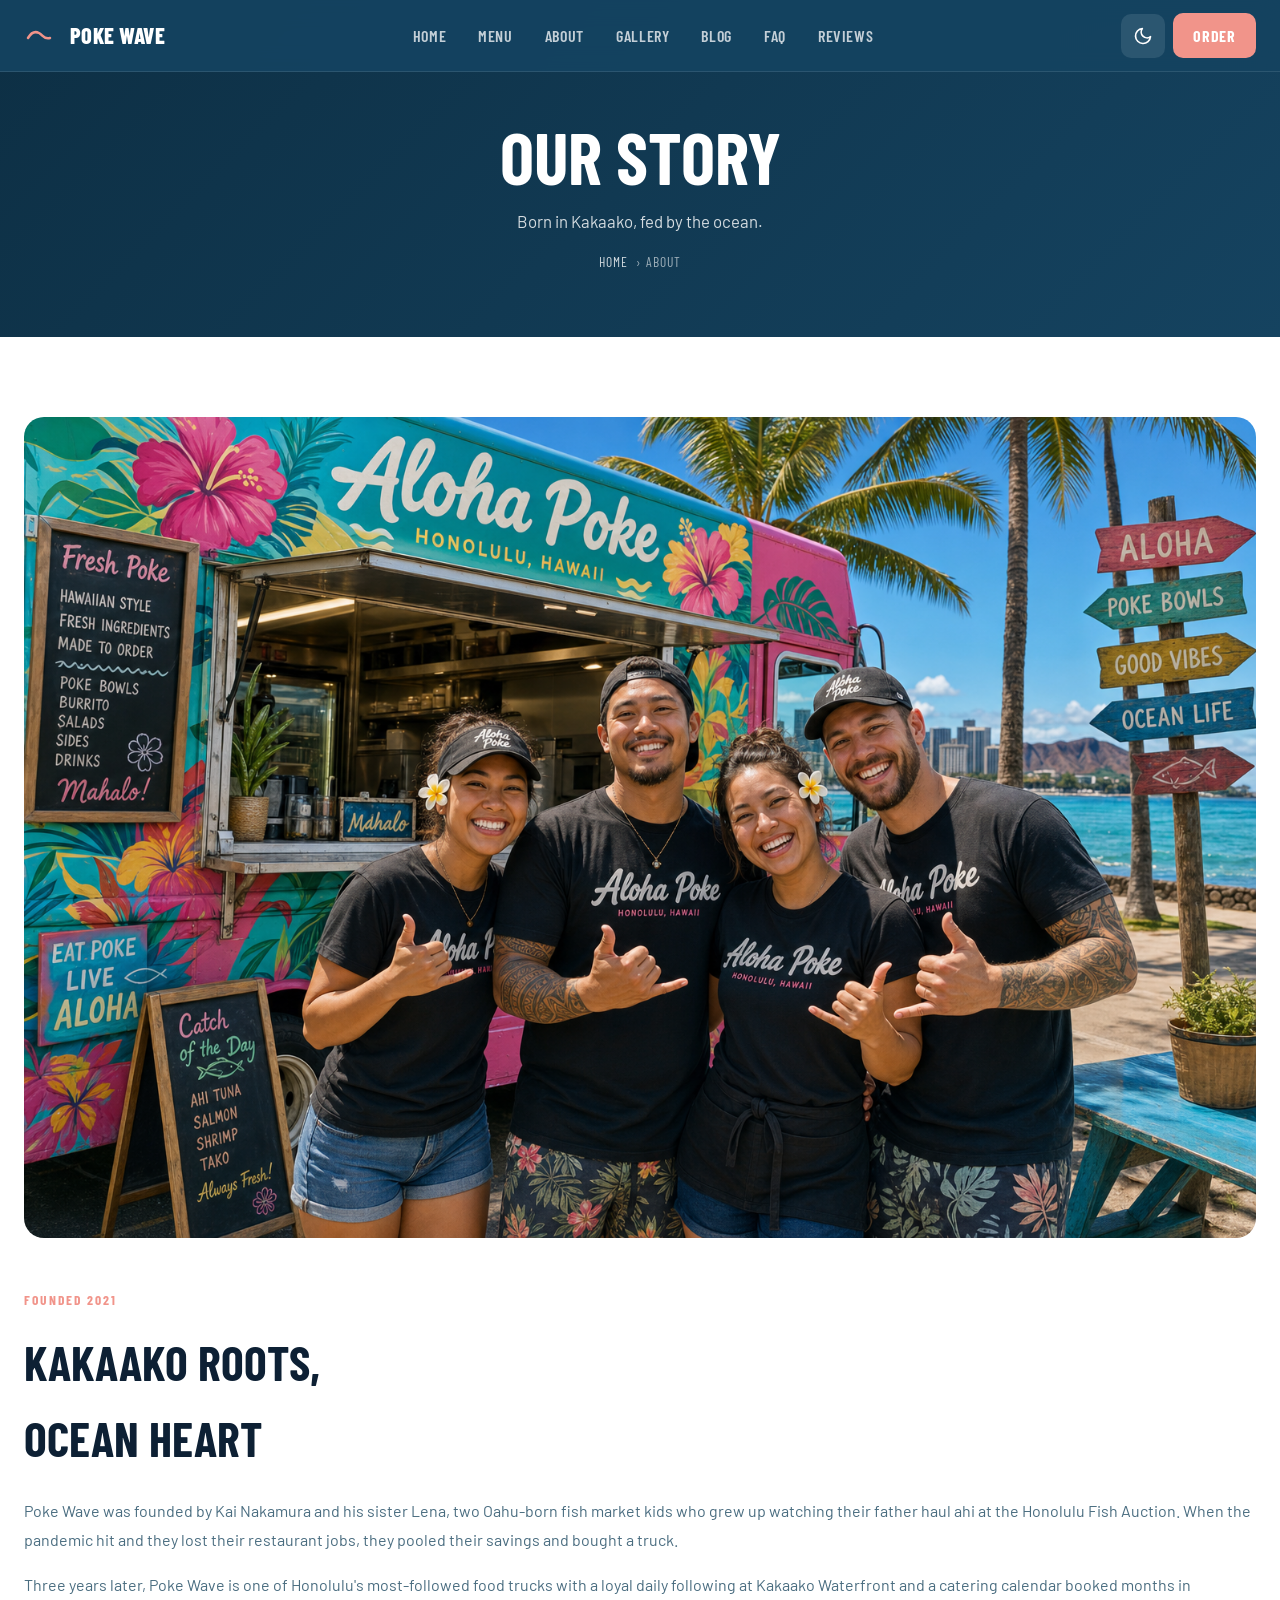
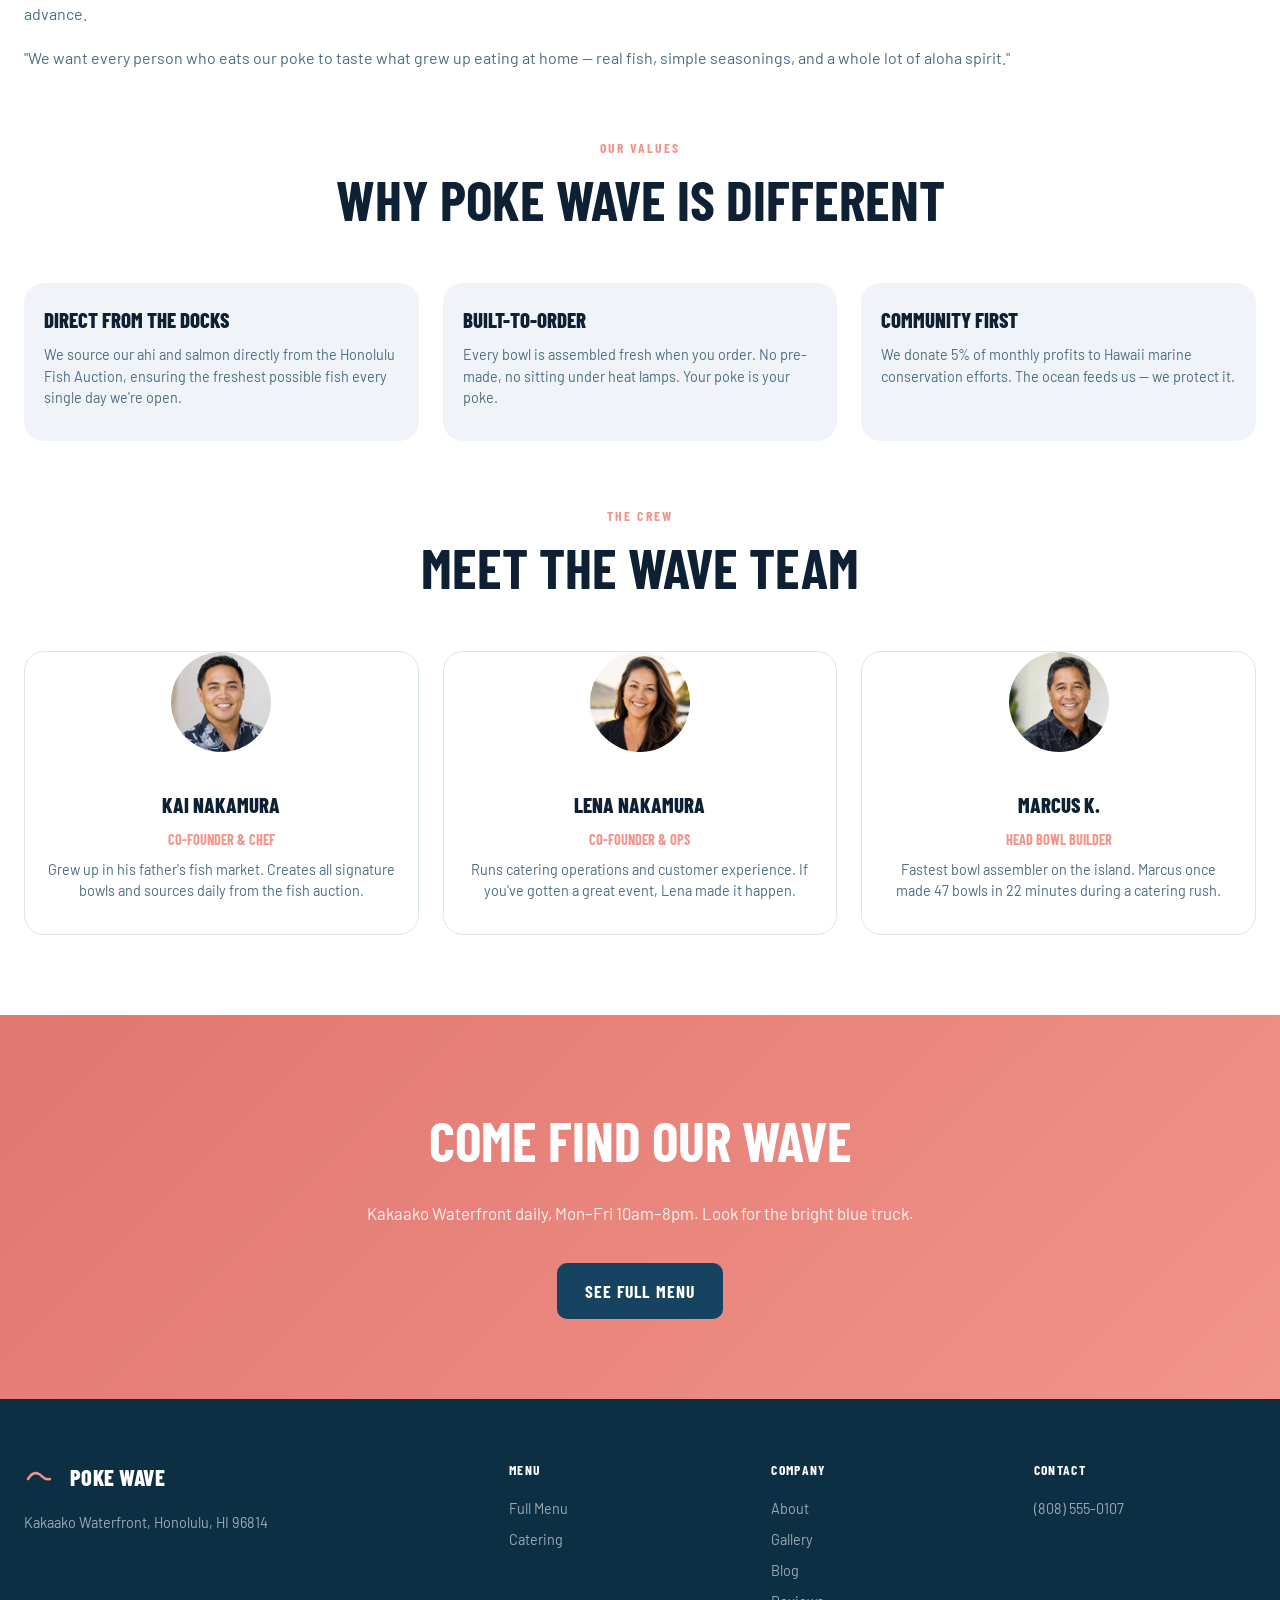
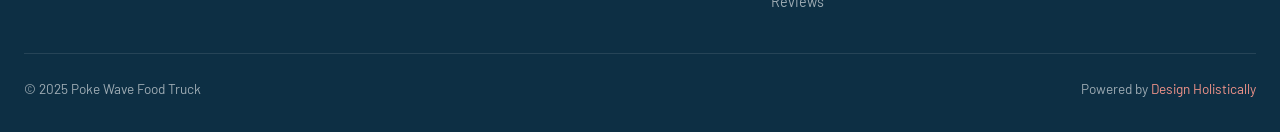
==== commit e31ecd44: "Initial commit: Poke Wave Food Truck — Hawaii sample site (Honolulu, Oahu)" ====
--- a/about.html
+++ b/about.html
@@ -3,7 +3,7 @@
 <div class="page-hero"><h1>Our Story</h1><p>Born in Kakaako, fed by the ocean.</p><div class="breadcrumb"><a href="index.html">Home</a> › About</div></div>
 <section class="section"><div class="container">
 <div style="display:grid;grid-template-columns:1fr;gap:48px;align-items:center;max-width:1280px;margin:0 auto;" class="fade-up">
-<div><img src="https://picsum.photos/1200/500?random=741" alt="Poke Wave founders" style="border-radius:20px;"></div>
+<div><img src="images/about.png" alt="Poke Wave founders" style="border-radius:20px;"></div>
 <div><span style="font-family:var(--font-display);font-size:0.85rem;font-weight:700;letter-spacing:0.15em;text-transform:uppercase;color:var(--accent);">Founded 2021</span><h2 style="font-family:var(--font-display);font-size:clamp(2rem,5vw,3rem);text-transform:uppercase;margin:12px 0 20px;">Kakaako Roots,<br>Ocean Heart</h2><p style="color:var(--text-muted);line-height:1.8;margin-bottom:16px;">Poke Wave was founded by Kai Nakamura and his sister Lena, two Oahu-born fish market kids who grew up watching their father haul ahi at the Honolulu Fish Auction. When the pandemic hit and they lost their restaurant jobs, they pooled their savings and bought a truck.</p><p style="color:var(--text-muted);line-height:1.8;margin-bottom:16px;">Three years later, Poke Wave is one of Honolulu's most-followed food trucks with a loyal daily following at Kakaako Waterfront and a catering calendar booked months in advance.</p><p style="color:var(--text-muted);line-height:1.8;">"We want every person who eats our poke to taste what grew up eating at home — real fish, simple seasonings, and a whole lot of aloha spirit."</p></div>
 </div>
 <div class="section-header fade-up" style="margin-top:64px;"><span class="section-label">Our Values</span><h2>Why Poke Wave is Different</h2></div>
@@ -14,9 +14,9 @@
 </div>
 <div class="section-header fade-up" style="margin-top:64px;"><span class="section-label">The Crew</span><h2>Meet The Wave Team</h2></div>
 <div class="menu-grid">
-<div class="menu-card fade-up" style="text-align:center;"><img src="https://picsum.photos/200/200?random=742" alt="Kai Nakamura" style="width:100px;height:100px;border-radius:50%;object-fit:cover;margin:0 auto 16px;"><div class="menu-card-body"><h3 style="text-align:center;">Kai Nakamura</h3><p style="color:var(--accent);font-family:var(--font-display);font-weight:700;text-transform:uppercase;text-align:center;margin-bottom:8px;">Co-Founder & Chef</p><p style="color:var(--text-muted);text-align:center;">Grew up in his father's fish market. Creates all signature bowls and sources daily from the fish auction.</p></div></div>
-<div class="menu-card fade-up" style="text-align:center;"><img src="https://picsum.photos/200/200?random=743" alt="Lena Nakamura" style="width:100px;height:100px;border-radius:50%;object-fit:cover;margin:0 auto 16px;"><div class="menu-card-body"><h3 style="text-align:center;">Lena Nakamura</h3><p style="color:var(--accent);font-family:var(--font-display);font-weight:700;text-transform:uppercase;text-align:center;margin-bottom:8px;">Co-Founder & Ops</p><p style="color:var(--text-muted);text-align:center;">Runs catering operations and customer experience. If you've gotten a great event, Lena made it happen.</p></div></div>
-<div class="menu-card fade-up" style="text-align:center;"><img src="https://picsum.photos/200/200?random=744" alt="Marcus K." style="width:100px;height:100px;border-radius:50%;object-fit:cover;margin:0 auto 16px;"><div class="menu-card-body"><h3 style="text-align:center;">Marcus K.</h3><p style="color:var(--accent);font-family:var(--font-display);font-weight:700;text-transform:uppercase;text-align:center;margin-bottom:8px;">Head Bowl Builder</p><p style="color:var(--text-muted);text-align:center;">Fastest bowl assembler on the island. Marcus once made 47 bowls in 22 minutes during a catering rush.</p></div></div>
+<div class="menu-card fade-up" style="text-align:center;"><img src="images/avatar-1.png" alt="Kai Nakamura" style="width:100px;height:100px;border-radius:50%;object-fit:cover;margin:0 auto 16px;"><div class="menu-card-body"><h3 style="text-align:center;">Kai Nakamura</h3><p style="color:var(--accent);font-family:var(--font-display);font-weight:700;text-transform:uppercase;text-align:center;margin-bottom:8px;">Co-Founder & Chef</p><p style="color:var(--text-muted);text-align:center;">Grew up in his father's fish market. Creates all signature bowls and sources daily from the fish auction.</p></div></div>
+<div class="menu-card fade-up" style="text-align:center;"><img src="images/avatar-2.png" alt="Lena Nakamura" style="width:100px;height:100px;border-radius:50%;object-fit:cover;margin:0 auto 16px;"><div class="menu-card-body"><h3 style="text-align:center;">Lena Nakamura</h3><p style="color:var(--accent);font-family:var(--font-display);font-weight:700;text-transform:uppercase;text-align:center;margin-bottom:8px;">Co-Founder & Ops</p><p style="color:var(--text-muted);text-align:center;">Runs catering operations and customer experience. If you've gotten a great event, Lena made it happen.</p></div></div>
+<div class="menu-card fade-up" style="text-align:center;"><img src="images/avatar-3.png" alt="Marcus K." style="width:100px;height:100px;border-radius:50%;object-fit:cover;margin:0 auto 16px;"><div class="menu-card-body"><h3 style="text-align:center;">Marcus K.</h3><p style="color:var(--accent);font-family:var(--font-display);font-weight:700;text-transform:uppercase;text-align:center;margin-bottom:8px;">Head Bowl Builder</p><p style="color:var(--text-muted);text-align:center;">Fastest bowl assembler on the island. Marcus once made 47 bowls in 22 minutes during a catering rush.</p></div></div>
 </div>
 </div></section>
 <section class="cta-section"><div class="container"><h2>Come Find Our Wave</h2><p>Kakaako Waterfront daily, Mon–Fri 10am–8pm. Look for the bright blue truck.</p><a href="services.html" class="btn-primary" style="background:var(--primary);">See Full Menu</a></div></section>
